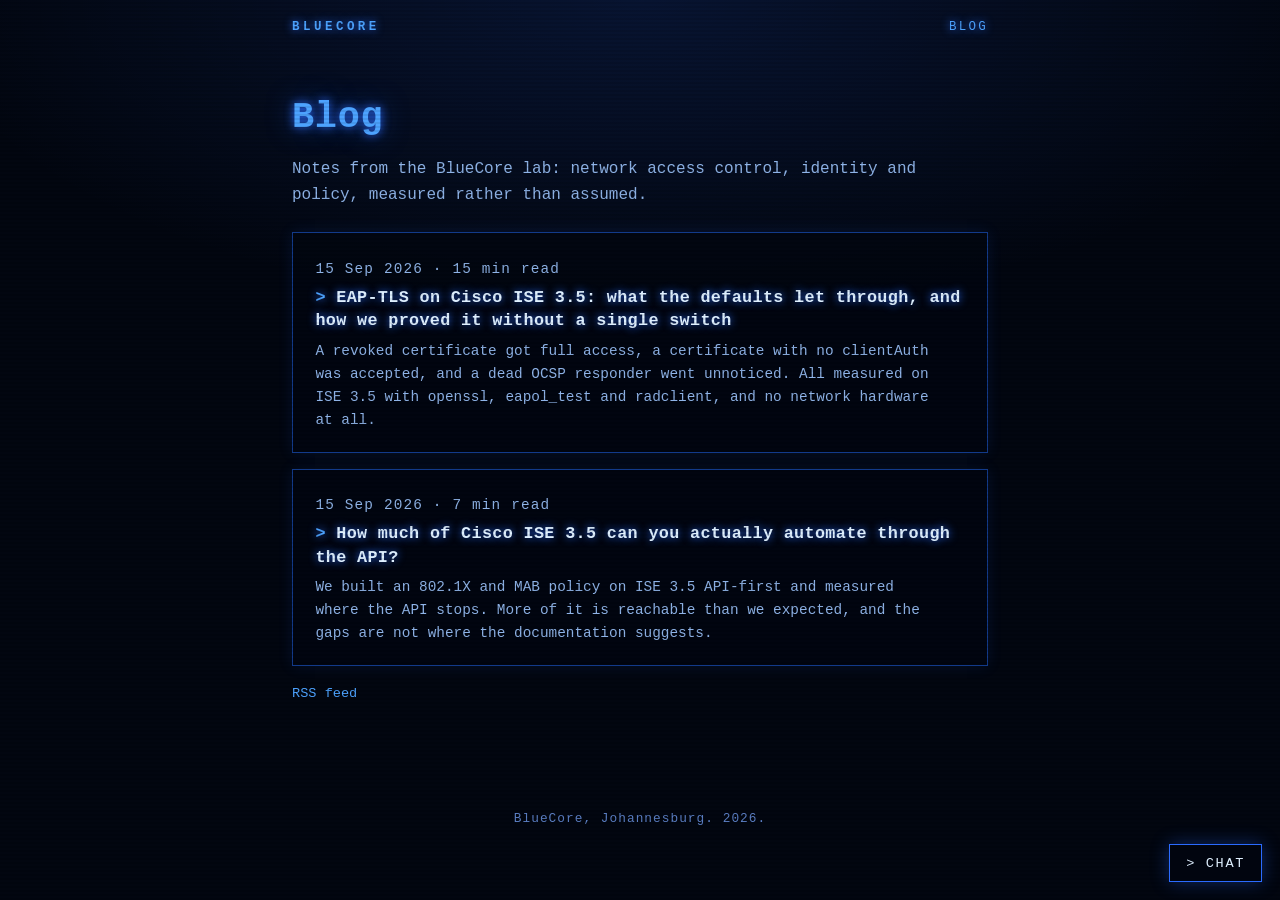
==== blog/index.html @ 262f1290 "Versioned stylesheet link (site.css?v=<hash>) so deploys never pair new pages with cached CSS Co-Aut" ====
<!DOCTYPE html>
<html lang="en">
<head>
<meta charset="UTF-8">
<meta name="viewport" content="width=device-width, initial-scale=1.0">
<title>Blog | BlueCore</title>
<meta name="description" content="Notes from the BlueCore lab on network access control, identity and policy.">
<meta name="theme-color" content="#020610">
<link rel="icon" type="image/svg+xml" href="/favicon.svg">
<link rel="canonical" href="https://bluecore.joburg/blog/">
<link rel="alternate" type="application/rss+xml" title="BlueCore blog" href="/blog/feed.xml">
<meta property="og:title" content="Blog | BlueCore">
<meta property="og:description" content="Notes from the BlueCore lab on network access control, identity and policy.">
<meta property="og:url" content="https://bluecore.joburg/blog/">
<meta property="og:type" content="website">
<link rel="stylesheet" href="/site.css?v=3776e17d20">
</head>
<body class="blog">
  <main>
    <nav class="topnav" aria-label="Site">
      <a class="topnav-home" href="/">BLUECORE</a>
      <a href="/blog/" aria-current="page">Blog</a>
    </nav>
    <header class="blog-head">
      <h1>Blog</h1>
      <p class="lede">Notes from the BlueCore lab: network access control, identity and policy, measured rather than assumed.</p>
    </header>
    <div class="blog-list">
      <ul class="post-list"><li class="post-item"><p class="post-meta"><time datetime="2026-09-15">15 Sep 2026</time> · 15 min read</p><h2><a href="/blog/ise-eap-tls-without-hardware/">EAP-TLS on Cisco ISE 3.5: what the defaults let through, and how we proved it without a single switch</a></h2><p>A revoked certificate got full access, a certificate with no clientAuth was accepted, and a dead OCSP responder went unnoticed. All measured on ISE 3.5 with openssl, eapol_test and radclient, and no network hardware at all.</p></li><li class="post-item"><p class="post-meta"><time datetime="2026-09-15">15 Sep 2026</time> · 7 min read</p><h2><a href="/blog/ise-api-coverage/">How much of Cisco ISE 3.5 can you actually automate through the API?</a></h2><p>We built an 802.1X and MAB policy on ISE 3.5 API-first and measured where the API stops. More of it is reachable than we expected, and the gaps are not where the documentation suggests.</p></li></ul>
      <p class="more-link"><a href="/blog/feed.xml">RSS feed</a></p>
    </div>
  </main>

  <footer>
    BlueCore, Johannesburg. 2026.
  </footer>

  <div class="scanlines" aria-hidden="true"></div>
<script src="/chat.js" defer></script>
</body>
</html>
---- site.css ----
/* BlueCore site styles, shared by the homepage and the blog pages. */

:root {
  --bg: #020610;
  --blue: #2b6bff;
  --blue-bright: #4da3ff;
  --blue-dim: #123a8a;
  --blue-faint: #0a1f4d;
  --text: #dff0ff;
  --text-dim: #8fb4e8;
  --muted: #5b7fc4;
  --panel: rgba(2, 6, 16, 0.78);
  --mono: 'Courier New', Courier, 'Lucida Console', monospace;
}

* { margin: 0; padding: 0; box-sizing: border-box; }

html { scroll-behavior: smooth; }
@media (prefers-reduced-motion: reduce) { html { scroll-behavior: auto; } }

body {
  background: var(--bg);
  color: var(--text);
  font-family: var(--mono);
  line-height: 1.6;
  overflow-x: hidden;
}

a { color: var(--blue-bright); }
a:focus-visible, button:focus-visible {
  outline: 2px solid var(--text);
  outline-offset: 3px;
}

/* ---------- Rain canvas + scanlines ---------- */
#rain {
  position: fixed;
  inset: 0;
  width: 100%;
  height: 100%;
  z-index: 0;
  display: block;
}
.scanlines {
  position: fixed;
  inset: 0;
  z-index: 3;
  pointer-events: none;
  background: linear-gradient(rgba(0,0,0,0) 50%, rgba(0,0,0,0.22) 50%);
  background-size: 100% 4px;
  opacity: 0.35;
}

/* ---------- Page content sits above the rain ---------- */
main { position: relative; z-index: 2; }

/* ---------- Hero ---------- */
.hero {
  display: flex;
  flex-direction: column;
  align-items: center;
  justify-content: center;
  text-align: center;
  padding: clamp(2rem, 10vh, 6rem) 1.25rem 1rem;
  background: radial-gradient(ellipse 60% 55% at 50% 50%, rgba(2,6,16,0.92) 0%, rgba(2,6,16,0.55) 55%, rgba(2,6,16,0) 100%);
}
.wordmark {
  font-size: clamp(2.6rem, 11vw, 8.5rem);
  font-weight: bold;
  letter-spacing: 0.28em;
  margin-left: 0.28em; /* visually recentre the tracked-out text */
  color: var(--blue-bright);
  text-shadow: 0 0 10px var(--blue-bright), 0 0 22px var(--blue), 0 0 48px var(--blue-dim);
  animation: flicker 4s infinite;
  line-height: 1.1;
}
.tagline {
  margin-top: 1.4rem;
  font-size: clamp(0.8rem, 2.6vw, 1.3rem);
  letter-spacing: clamp(0.12em, 1.4vw, 0.45em);
  margin-left: clamp(0.12em, 1.4vw, 0.45em);
  color: var(--text);
  text-shadow: 0 0 8px var(--blue);
  min-height: 1.6em;
  white-space: normal;
}
.cursor {
  display: inline-block;
  width: 0.6em;
  height: 1em;
  vertical-align: -0.15em;
  background: var(--blue-bright);
  margin-left: 0.15em;
  box-shadow: 0 0 10px var(--blue-bright);
  animation: blink 1s step-end infinite;
}
.hero-sub {
  margin-top: 2.2rem;
  max-width: 34rem;
  color: var(--text-dim);
  font-size: clamp(0.85rem, 2vw, 1rem);
  text-shadow: 0 0 6px rgba(2,6,16,1);
}
.hero { position: relative; }

/* ---------- Sections ---------- */
.section {
  max-width: 66rem;
  margin: 0 auto;
  padding: 4rem 1.25rem;
}
.section h2 {
  font-size: clamp(1.1rem, 2.4vw, 1.5rem);
  font-weight: bold;
  letter-spacing: 0.12em;
  color: var(--blue-bright);
  text-shadow: 0 0 10px var(--blue);
  margin-bottom: 1.4rem;
}
.section h2::before {
  content: '> ';
  color: var(--blue);
}

.panel {
  background: var(--panel);
  border: 1px solid var(--blue-dim);
  box-shadow: 0 0 18px rgba(43,107,255,0.18), inset 0 0 40px rgba(43,107,255,0.05);
  padding: 1.6rem 1.8rem;
  backdrop-filter: blur(2px);
}

/* ---------- Card grid ---------- */
.grid {
  display: grid;
  grid-template-columns: repeat(3, 1fr);
  gap: 1.2rem;
}
@media (max-width: 860px) { .grid { grid-template-columns: repeat(2, 1fr); } }
@media (max-width: 560px) { .grid { grid-template-columns: 1fr; } }

.card {
  background: var(--panel);
  border: 1px solid var(--blue-dim);
  padding: 1.3rem 1.4rem 1.5rem;
  box-shadow: 0 0 14px rgba(43,107,255,0.12);
  display: flex;
  flex-direction: column;
  gap: 0.6rem;
}
.card h3 {
  font-size: 1rem;
  color: var(--text);
  letter-spacing: 0.04em;
  text-shadow: 0 0 8px var(--blue);
}
.card h3::before {
  content: '> ';
  color: var(--blue-bright);
}
.card p {
  color: var(--text-dim);
  font-size: 0.9rem;
  line-height: 1.55;
}

/* ---------- Threat pulse ---------- */
#threat-pulse[hidden], #threat-pulse [hidden] { display: none; }
#threat-pulse { padding-top: 2rem; }
.pulse-intro {
  max-width: 62ch;
  color: var(--text-dim);
  font-size: 0.85rem;
  margin-bottom: 1.4rem;
}
/* .card .x outranks the generic .card p rule above */
.card .stat {
  font-size: clamp(1.8rem, 5vw, 2.6rem);
  font-weight: bold;
  color: var(--blue-bright);
  text-shadow: 0 0 12px var(--blue);
  line-height: 1;
  margin: 0.2rem 0;
}
.card .stat-sub { color: var(--text-dim); font-size: 0.8rem; }
.card .card-note { color: var(--muted); font-size: 0.78rem; }
.kv {
  list-style: none;
  font-size: 0.82rem;
  color: var(--text-dim);
  margin-top: 0.2rem;
}
.kv li {
  display: flex;
  justify-content: space-between;
  gap: 1rem;
  padding: 0.3rem 0;
  border-bottom: 1px dotted var(--blue-faint);
}
.kv li:last-child { border-bottom: 0; }
.kv .kv-name { overflow: hidden; text-overflow: ellipsis; white-space: nowrap; min-width: 0; }
.kv .kv-count { color: var(--blue-bright); flex: none; }
.pulse-newest { margin-top: 1.2rem; }
.pulse-newest h3 {
  font-size: 1rem;
  color: var(--text);
  letter-spacing: 0.04em;
  text-shadow: 0 0 8px var(--blue);
  margin-bottom: 0.8rem;
}
.pulse-newest h3::before {
  content: '> ';
  color: var(--blue-bright);
}
.pulse-scroll { overflow-x: auto; max-width: 100%; }
.pulse-table {
  width: 100%;
  border-collapse: collapse;
  text-align: left;
  white-space: nowrap;
}
.pulse-table th {
  text-transform: uppercase;
  letter-spacing: 0.12em;
  color: var(--muted);
  font-size: 0.7rem;
  font-weight: normal;
  padding: 0.4rem 0.6rem;
  border-bottom: 1px solid var(--blue-dim);
}
.pulse-table td {
  font-size: 0.82rem;
  color: var(--text-dim);
  padding: 0.4rem 0.6rem;
  border-bottom: 1px solid var(--blue-faint);
}
.pulse-table td:first-child { color: var(--text); }
.pulse-meta {
  margin-top: 1rem;
  font-size: 0.72rem;
  color: var(--muted);
}
.pulse-meta a { color: var(--text-dim); }
@media (max-width: 560px) {
  .card .stat { font-size: 1.7rem; }
  .pulse-table th, .pulse-table td { padding: 0.3rem 0.4rem; }
  .pulse-newest { padding: 1.2rem 1rem; }
}

/* ---------- Footer ---------- */
footer {
  position: relative;
  z-index: 2;
  text-align: center;
  padding: 2.5rem 1.25rem 3rem;
  color: var(--muted);
  font-size: 0.8rem;
  letter-spacing: 0.08em;
  background: linear-gradient(rgba(2,6,16,0) 0%, rgba(2,6,16,0.9) 60%);
}

@keyframes flicker {
  0%,19%,21%,23%,25%,54%,56%,100% { opacity: 1; }
  20%,24%,55% { opacity: 0.6; }
}
@keyframes blink {
  0%,50% { opacity: 1; }
  50.01%,100% { opacity: 0; }
}
@media (prefers-reduced-motion: reduce) {
  .wordmark, .cursor { animation: none; }
}

/* ---------- Top navigation (homepage and blog) ---------- */
.topnav {
  position: relative;
  z-index: 4;
  display: flex;
  flex-wrap: wrap;
  align-items: baseline;
  justify-content: flex-end;
  gap: 0.4rem 1.6rem;
  max-width: 66rem;
  margin: 0 auto;
  padding: 1.1rem 1.25rem;
  font-size: 0.78rem;
  letter-spacing: 0.18em;
  text-transform: uppercase;
}
.topnav [hidden] { display: none; }
.topnav:not(:has(a:not([hidden]))) { display: none; }
.topnav a { color: var(--text-dim); text-decoration: none; }
.topnav a:hover, .topnav a[aria-current="page"] { color: var(--blue-bright); text-shadow: 0 0 8px var(--blue); }
.topnav .topnav-home {
  margin-right: auto;
  color: var(--blue-bright);
  font-weight: bold;
  letter-spacing: 0.28em;
  text-shadow: 0 0 8px var(--blue);
}

/* ---------- Post lists (homepage "Latest posts" and /blog/) ---------- */
#latest { padding-top: 2rem; padding-bottom: 1rem; }
.post-list { list-style: none; display: grid; gap: 1rem; }
.post-item {
  background: var(--panel);
  border: 1px solid var(--blue-dim);
  box-shadow: 0 0 14px rgba(43,107,255,0.12);
  padding: 1.1rem 1.4rem 1.2rem;
}
.post-item:hover { border-color: var(--blue); }
.post-item :is(h2, h3) { font-size: 1.05rem; letter-spacing: 0.02em; line-height: 1.4; }
.post-item :is(h2, h3) a { color: var(--text); text-decoration: none; text-shadow: 0 0 8px var(--blue); }
.post-item :is(h2, h3) a:hover { color: var(--blue-bright); }
.post-item :is(h2, h3) a::before { content: '> '; color: var(--blue-bright); }
.post-item p { color: var(--text-dim); font-size: 0.9rem; margin-top: 0.45rem; max-width: 72ch; }
.post-meta { color: var(--muted); font-size: 0.75rem; letter-spacing: 0.08em; }
.post-item .post-meta { margin-bottom: 0.3rem; }
.more-link { margin-top: 1.1rem; font-size: 0.85rem; }
.more-link a { text-decoration: none; }
.more-link a:hover { text-decoration: underline; }
.draft-badge {
  display: inline-block;
  margin-left: 0.6rem;
  padding: 0 0.4rem;
  border: 1px solid #ffb84d;
  color: #ffb84d;
  font-size: 0.68rem;
  letter-spacing: 0.12em;
}

/* ---------- Blog pages (no rain: a calm background for long reading) ---------- */
body.blog {
  background:
    radial-gradient(ellipse 80% 50% at 50% 0%, rgba(43,107,255,0.14) 0%, rgba(2,6,16,0) 70%),
    var(--bg);
  background-attachment: fixed;
}
.blog main { padding-bottom: 2rem; }
.blog .topnav { max-width: 46rem; }
.blog-head { max-width: 46rem; margin: 0 auto; padding: 2.5rem 1.25rem 1.5rem; }
.blog-head h1 {
  font-size: clamp(1.5rem, 4.4vw, 2.3rem);
  line-height: 1.25;
  color: var(--blue-bright);
  text-shadow: 0 0 10px var(--blue), 0 0 26px var(--blue-dim);
  letter-spacing: 0.02em;
}
.blog-head .post-meta { margin-top: 0.9rem; }
.post-cover {
  width: min(64rem, calc(100vw - 2.5rem));
  margin: 0.5rem 0 2.2rem 50%;
  transform: translateX(-50%);
}
.post-cover img { display: block; width: 100%; height: auto; border: 1px solid var(--blue-dim); box-shadow: 0 0 24px rgba(43,107,255,0.18); }
.blog-head .lede { margin-top: 1rem; color: var(--text-dim); font-size: 1rem; }
.blog-list { max-width: 46rem; margin: 0 auto; padding: 0 1.25rem 2rem; }

.prose {
  max-width: 46rem;
  margin: 0 auto;
  padding: 0 1.25rem 2rem;
  font-size: 1rem;
  line-height: 1.75;
  overflow-wrap: break-word;
}
.prose > * + * { margin-top: 1.1rem; }
.prose h2 {
  margin-top: 2.6rem;
  font-size: 1.25rem;
  line-height: 1.35;
  color: var(--blue-bright);
  text-shadow: 0 0 10px var(--blue);
}
.prose h2::before { content: '> '; color: var(--blue); }
.prose h3 { margin-top: 2rem; font-size: 1.05rem; color: var(--text); text-shadow: 0 0 8px var(--blue); }
.prose h4 { margin-top: 1.6rem; font-size: 0.95rem; color: var(--text-dim); }
.prose a { text-underline-offset: 0.2em; }
.prose strong { color: #ffffff; }
.prose ul, .prose ol { padding-left: 1.6rem; }
.prose li + li { margin-top: 0.4rem; }
.prose ul { list-style: none; }
.prose ul > li { position: relative; }
.prose ul > li::before { content: '-'; position: absolute; left: -1.2rem; color: var(--blue-bright); }
.prose ol > li::marker { color: var(--blue-bright); }
.prose code {
  font-family: var(--mono);
  font-size: 0.9em;
  background: rgba(43,107,255,0.14);
  border: 1px solid var(--blue-faint);
  padding: 0.05em 0.3em;
}
.prose pre {
  background: rgba(2,6,16,0.9);
  border: 1px solid var(--blue-dim);
  box-shadow: inset 0 0 30px rgba(43,107,255,0.06);
  padding: 1rem 1.2rem;
  overflow-x: auto;
  font-size: 0.85rem;
  line-height: 1.5;
}
.prose pre code { background: none; border: 0; padding: 0; font-size: inherit; color: var(--text); }
.prose blockquote {
  border-left: 3px solid var(--blue);
  background: rgba(43,107,255,0.07);
  padding: 0.8rem 1.1rem;
  color: var(--text-dim);
}
.prose blockquote > * + * { margin-top: 0.8rem; }
.prose hr { border: 0; border-top: 1px dashed var(--blue-dim); margin: 2.4rem 0; }
.prose img { max-width: 100%; height: auto; border: 1px solid var(--blue-dim); }
/* A paragraph holding only a diagram breaks out of the reading column on wide screens. */
.prose p:has(> img:only-child), .prose p:has(> a:only-child > img) {
  width: min(64rem, calc(100vw - 2.5rem));
  margin-left: 50%;
  transform: translateX(-50%);
}
.prose p:has(> img:only-child) img, .prose p:has(> a:only-child > img) img { display: block; width: 100%; }
.table-wrap { overflow-x: auto; }
.prose table { border-collapse: collapse; width: 100%; font-size: 0.85rem; line-height: 1.5; }
.prose th {
  text-align: left;
  font-weight: normal;
  text-transform: uppercase;
  letter-spacing: 0.1em;
  font-size: 0.7rem;
  color: var(--muted);
  padding: 0.45rem 0.7rem;
  border-bottom: 1px solid var(--blue-dim);
}
.prose td { padding: 0.45rem 0.7rem; border-bottom: 1px solid var(--blue-faint); color: var(--text-dim); vertical-align: top; }
.prose td:first-child { color: var(--text); }
.post-foot {
  max-width: 46rem;
  margin: 1rem auto 0;
  padding: 1.4rem 1.25rem 0;
  border-top: 1px dashed var(--blue-dim);
  font-size: 0.85rem;
  display: flex;
  flex-wrap: wrap;
  gap: 0.6rem 1.6rem;
}
.post-foot a { text-decoration: none; }
.post-foot a:hover { text-decoration: underline; }
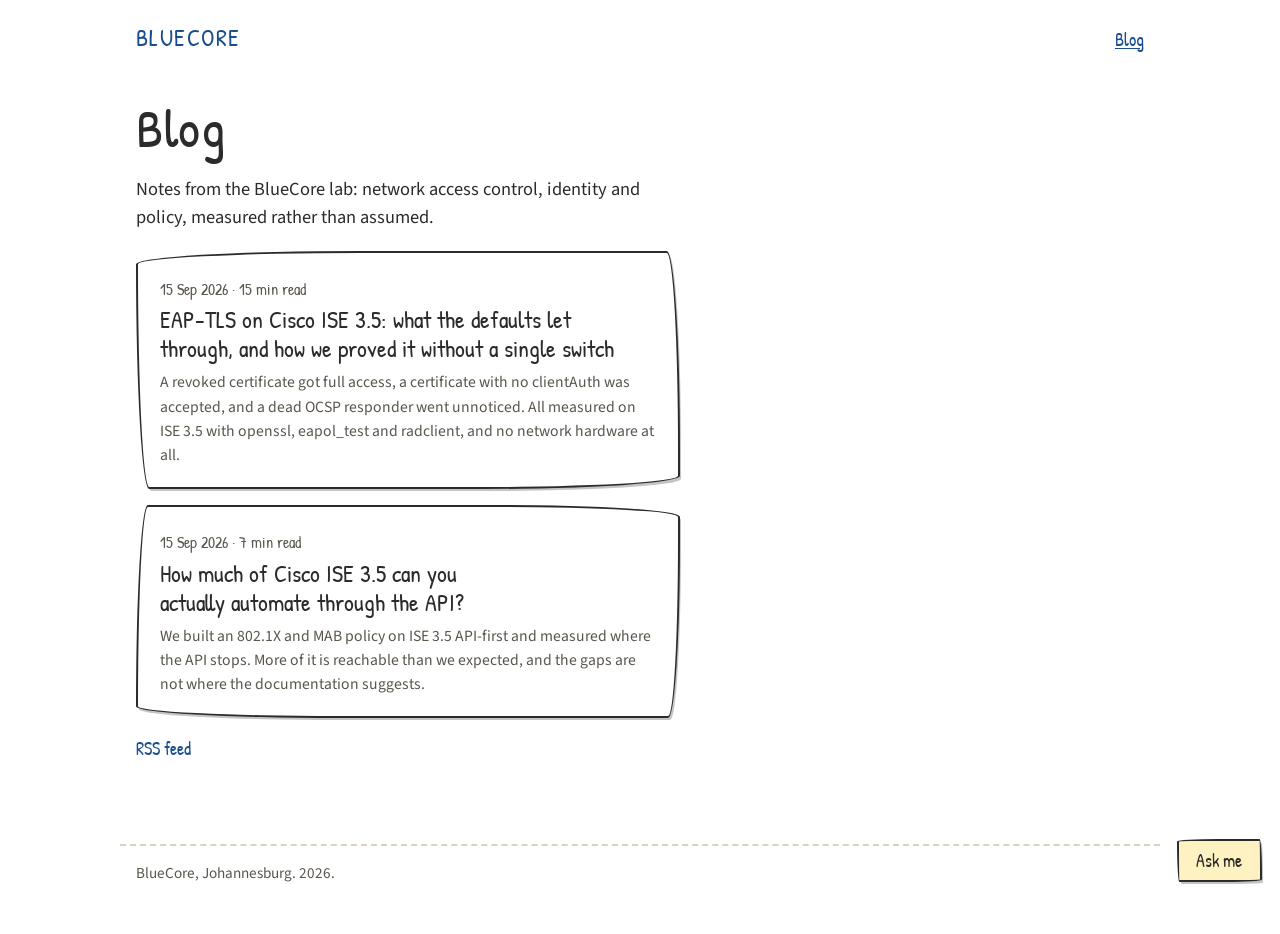
==== commit 41329289: "Site: sketchy-on-white layout (hand-lettered headings, pastel boxes), rain/scanlines/typed tagline r" ====
--- a/blog/index.html
+++ b/blog/index.html
@@ -5,7 +5,7 @@
 <meta name="viewport" content="width=device-width, initial-scale=1.0">
 <title>Blog | BlueCore</title>
 <meta name="description" content="Notes from the BlueCore lab on network access control, identity and policy.">
-<meta name="theme-color" content="#020610">
+<meta name="theme-color" content="#ffffff">
 <link rel="icon" type="image/svg+xml" href="/favicon.svg">
 <link rel="canonical" href="https://bluecore.joburg/blog/">
 <link rel="alternate" type="application/rss+xml" title="BlueCore blog" href="/blog/feed.xml">
@@ -13,7 +13,8 @@
 <meta property="og:description" content="Notes from the BlueCore lab on network access control, identity and policy.">
 <meta property="og:url" content="https://bluecore.joburg/blog/">
 <meta property="og:type" content="website">
-<link rel="stylesheet" href="/site.css?v=3776e17d20">
+<link rel="stylesheet" href="https://fonts.googleapis.com/css2?family=Patrick+Hand&family=Source+Sans+3:ital,wght@0,400;0,600;1,400&family=IBM+Plex+Mono:wght@400;500&display=swap">
+<link rel="stylesheet" href="/site.css?v=1449f8e14a">
 </head>
 <body class="blog">
   <main>
@@ -35,7 +36,6 @@
     BlueCore, Johannesburg. 2026.
   </footer>
 
-  <div class="scanlines" aria-hidden="true"></div>
 <script src="/chat.js" defer></script>
 </body>
 </html>
--- a/site.css
+++ b/site.css
@@ -1,16 +1,28 @@
-/* BlueCore site styles, shared by the homepage and the blog pages. */
+/* BlueCore site styles, shared by the homepage and the blog pages.
+ * The "sketchy on white" look from the lab write-ups: hand-lettered headings, pencil-grey ink,
+ * pastel fills and boxes drawn with a slightly uneven outline. */
 
 :root {
-  --bg: #020610;
-  --blue: #2b6bff;
-  --blue-bright: #4da3ff;
-  --blue-dim: #123a8a;
-  --blue-faint: #0a1f4d;
-  --text: #dff0ff;
-  --text-dim: #8fb4e8;
-  --muted: #5b7fc4;
-  --panel: rgba(2, 6, 16, 0.78);
-  --mono: 'Courier New', Courier, 'Lucida Console', monospace;
+  --paper: #ffffff;
+  --paper-2: #f6f3ea;
+  --ink: #2b2b2b;
+  --ink-soft: #5a564d;
+  --rule: #d9d2be;
+  --amber: #8a6d1f;
+  --amber-bg: #fff2c2;
+  --blue: #1a4d8f;
+  --blue-bg: #dbe9f7;
+  --green: #2e7d32;
+  --green-bg: #e3f2df;
+  --pink-bg: #fbe0e0;
+  --purple-bg: #ece3f7;
+  --red: #b93a2b;
+  --hand: 'Patrick Hand', 'Chalkboard SE', 'Comic Sans MS', cursive;
+  --sans: 'Source Sans 3', 'Segoe UI', system-ui, sans-serif;
+  --mono: 'IBM Plex Mono', ui-monospace, Menlo, Consolas, monospace;
+  /* Two hand-drawn corner shapes; alternate them so neighbouring boxes never match. */
+  --wobble-a: 255px 15px 225px 15px / 15px 225px 15px 255px;
+  --wobble-b: 15px 225px 15px 255px / 255px 15px 225px 15px;
 }
 
 * { margin: 0; padding: 0; box-sizing: border-box; }
@@ -19,115 +31,93 @@
 @media (prefers-reduced-motion: reduce) { html { scroll-behavior: auto; } }
 
 body {
-  background: var(--bg);
-  color: var(--text);
-  font-family: var(--mono);
-  line-height: 1.6;
+  background: var(--paper);
+  color: var(--ink);
+  font-family: var(--sans);
+  font-size: 17px;
+  line-height: 1.55;
   overflow-x: hidden;
 }
 
-a { color: var(--blue-bright); }
+a { color: var(--blue); text-decoration-thickness: 1px; text-underline-offset: 2px; }
 a:focus-visible, button:focus-visible {
-  outline: 2px solid var(--text);
-  outline-offset: 3px;
-}
-
-/* ---------- Rain canvas + scanlines ---------- */
-#rain {
-  position: fixed;
-  inset: 0;
-  width: 100%;
-  height: 100%;
-  z-index: 0;
-  display: block;
-}
-.scanlines {
-  position: fixed;
-  inset: 0;
-  z-index: 3;
-  pointer-events: none;
-  background: linear-gradient(rgba(0,0,0,0) 50%, rgba(0,0,0,0.22) 50%);
-  background-size: 100% 4px;
-  opacity: 0.35;
-}
-
-/* ---------- Page content sits above the rain ---------- */
-main { position: relative; z-index: 2; }
-
-/* ---------- Hero ---------- */
-.hero {
+  outline: 3px solid var(--amber);
+  outline-offset: 2px;
+}
+
+h1, h2, h3, h4 {
+  font-family: var(--hand);
+  font-weight: 400;
+  line-height: 1.15;
+  color: var(--ink);
+  text-wrap: balance;
+}
+
+/* Boxes drawn by hand: firm ink line, a fainter second pass just outside it. */
+.card, .post-item, .panel {
+  border: 2px solid var(--ink);
+  border-radius: var(--wobble-a);
+  box-shadow: 2px 3px 0 -1px rgba(43, 43, 43, 0.28);
+}
+
+/* ---------- Page frame ---------- */
+main { max-width: 1040px; margin: 0 auto; padding: 0 16px; }
+
+/* ---------- Top navigation (homepage and blog) ---------- */
+.topnav {
   display: flex;
-  flex-direction: column;
-  align-items: center;
-  justify-content: center;
-  text-align: center;
-  padding: clamp(2rem, 10vh, 6rem) 1.25rem 1rem;
-  background: radial-gradient(ellipse 60% 55% at 50% 50%, rgba(2,6,16,0.92) 0%, rgba(2,6,16,0.55) 55%, rgba(2,6,16,0) 100%);
-}
+  flex-wrap: wrap;
+  align-items: baseline;
+  justify-content: flex-end;
+  gap: 0.4rem 1.6rem;
+  padding: 1.2rem 0 0;
+  font-family: var(--hand);
+  font-size: 1.15rem;
+}
+.topnav [hidden] { display: none; }
+.topnav:not(:has(a:not([hidden]))) { display: none; }
+.topnav a { color: var(--ink-soft); text-decoration: none; }
+.topnav a:hover, .topnav a[aria-current="page"] { color: var(--blue); text-decoration: underline; }
+.topnav .topnav-home {
+  margin-right: auto;
+  color: var(--blue);
+  font-size: 1.5rem;
+  letter-spacing: 0.06em;
+}
+
+/* ---------- Hero: the page title as a hand-lettered header ---------- */
+.hero { padding: clamp(2rem, 7vh, 4.5rem) 0 1rem; }
 .wordmark {
-  font-size: clamp(2.6rem, 11vw, 8.5rem);
-  font-weight: bold;
-  letter-spacing: 0.28em;
-  margin-left: 0.28em; /* visually recentre the tracked-out text */
-  color: var(--blue-bright);
-  text-shadow: 0 0 10px var(--blue-bright), 0 0 22px var(--blue), 0 0 48px var(--blue-dim);
-  animation: flicker 4s infinite;
-  line-height: 1.1;
+  font-size: clamp(3rem, 9vw, 6.5rem);
+  letter-spacing: 0.06em;
+  color: var(--blue);
+  line-height: 1;
 }
 .tagline {
-  margin-top: 1.4rem;
-  font-size: clamp(0.8rem, 2.6vw, 1.3rem);
-  letter-spacing: clamp(0.12em, 1.4vw, 0.45em);
-  margin-left: clamp(0.12em, 1.4vw, 0.45em);
-  color: var(--text);
-  text-shadow: 0 0 8px var(--blue);
-  min-height: 1.6em;
-  white-space: normal;
-}
-.cursor {
-  display: inline-block;
-  width: 0.6em;
-  height: 1em;
-  vertical-align: -0.15em;
-  background: var(--blue-bright);
-  margin-left: 0.15em;
-  box-shadow: 0 0 10px var(--blue-bright);
-  animation: blink 1s step-end infinite;
+  margin-top: 0.8rem;
+  font-family: var(--hand);
+  font-size: clamp(1.3rem, 3vw, 1.9rem);
+  color: var(--amber);
 }
 .hero-sub {
-  margin-top: 2.2rem;
-  max-width: 34rem;
-  color: var(--text-dim);
-  font-size: clamp(0.85rem, 2vw, 1rem);
-  text-shadow: 0 0 6px rgba(2,6,16,1);
-}
-.hero { position: relative; }
+  margin-top: 1.2rem;
+  max-width: 68ch;
+  font-size: 1.15rem;
+  color: var(--ink);
+}
 
 /* ---------- Sections ---------- */
-.section {
-  max-width: 66rem;
-  margin: 0 auto;
-  padding: 4rem 1.25rem;
-}
+.section { padding: 2.4rem 0; }
+.section + .section { border-top: 2px dashed var(--rule); }
 .section h2 {
-  font-size: clamp(1.1rem, 2.4vw, 1.5rem);
-  font-weight: bold;
-  letter-spacing: 0.12em;
-  color: var(--blue-bright);
-  text-shadow: 0 0 10px var(--blue);
-  margin-bottom: 1.4rem;
-}
-.section h2::before {
-  content: '> ';
-  color: var(--blue);
-}
+  font-size: clamp(1.6rem, 3.2vw, 2.2rem);
+  margin-bottom: 1.2rem;
+}
+.section h3 { font-size: 1.35rem; color: var(--amber); }
 
 .panel {
-  background: var(--panel);
-  border: 1px solid var(--blue-dim);
-  box-shadow: 0 0 18px rgba(43,107,255,0.18), inset 0 0 40px rgba(43,107,255,0.05);
-  padding: 1.6rem 1.8rem;
-  backdrop-filter: blur(2px);
+  background: var(--paper);
+  padding: 1.4rem 1.6rem;
 }
 
 /* ---------- Card grid ---------- */
@@ -140,305 +130,224 @@
 @media (max-width: 560px) { .grid { grid-template-columns: 1fr; } }
 
 .card {
-  background: var(--panel);
-  border: 1px solid var(--blue-dim);
-  padding: 1.3rem 1.4rem 1.5rem;
-  box-shadow: 0 0 14px rgba(43,107,255,0.12);
+  padding: 1.2rem 1.3rem 1.4rem;
   display: flex;
   flex-direction: column;
-  gap: 0.6rem;
-}
-.card h3 {
-  font-size: 1rem;
-  color: var(--text);
-  letter-spacing: 0.04em;
-  text-shadow: 0 0 8px var(--blue);
-}
-.card h3::before {
-  content: '> ';
-  color: var(--blue-bright);
-}
-.card p {
-  color: var(--text-dim);
-  font-size: 0.9rem;
-  line-height: 1.55;
-}
+  gap: 0.5rem;
+  background: var(--blue-bg);
+}
+.grid .card:nth-child(2) { background: var(--green-bg); }
+.grid .card:nth-child(3) { background: var(--purple-bg); }
+.card h3 { font-size: 1.35rem; color: var(--ink); }
+.card p { color: var(--ink-soft); font-size: 0.95rem; line-height: 1.5; }
 
 /* ---------- Threat pulse ---------- */
 #threat-pulse[hidden], #threat-pulse [hidden] { display: none; }
-#threat-pulse { padding-top: 2rem; }
-.pulse-intro {
-  max-width: 62ch;
-  color: var(--text-dim);
-  font-size: 0.85rem;
-  margin-bottom: 1.4rem;
-}
+.pulse-intro { max-width: 68ch; color: var(--ink-soft); margin-bottom: 1.4rem; }
 /* .card .x outranks the generic .card p rule above */
 .card .stat {
-  font-size: clamp(1.8rem, 5vw, 2.6rem);
-  font-weight: bold;
-  color: var(--blue-bright);
-  text-shadow: 0 0 12px var(--blue);
+  font-family: var(--hand);
+  font-size: clamp(2.2rem, 5vw, 3rem);
+  color: var(--ink);
   line-height: 1;
   margin: 0.2rem 0;
 }
-.card .stat-sub { color: var(--text-dim); font-size: 0.8rem; }
-.card .card-note { color: var(--muted); font-size: 0.78rem; }
+.card .stat-sub { color: var(--ink-soft); font-size: 0.9rem; }
+.card .card-note { color: var(--ink-soft); font-size: 0.88rem; font-style: italic; }
 .kv {
   list-style: none;
-  font-size: 0.82rem;
-  color: var(--text-dim);
+  font-size: 0.9rem;
+  color: var(--ink-soft);
   margin-top: 0.2rem;
+  font-variant-numeric: tabular-nums;
 }
 .kv li {
   display: flex;
   justify-content: space-between;
   gap: 1rem;
   padding: 0.3rem 0;
-  border-bottom: 1px dotted var(--blue-faint);
+  border-bottom: 1px dashed rgba(43, 43, 43, 0.3);
 }
 .kv li:last-child { border-bottom: 0; }
 .kv .kv-name { overflow: hidden; text-overflow: ellipsis; white-space: nowrap; min-width: 0; }
-.kv .kv-count { color: var(--blue-bright); flex: none; }
+.kv .kv-count { color: var(--ink); flex: none; }
 .pulse-newest { margin-top: 1.2rem; }
-.pulse-newest h3 {
-  font-size: 1rem;
-  color: var(--text);
-  letter-spacing: 0.04em;
-  text-shadow: 0 0 8px var(--blue);
-  margin-bottom: 0.8rem;
-}
-.pulse-newest h3::before {
-  content: '> ';
-  color: var(--blue-bright);
-}
+.pulse-newest h3 { font-size: 1.35rem; color: var(--amber); margin-bottom: 0.8rem; }
 .pulse-scroll { overflow-x: auto; max-width: 100%; }
 .pulse-table {
   width: 100%;
   border-collapse: collapse;
   text-align: left;
   white-space: nowrap;
+  font-size: 0.95rem;
+  font-variant-numeric: tabular-nums;
 }
 .pulse-table th {
-  text-transform: uppercase;
-  letter-spacing: 0.12em;
-  color: var(--muted);
-  font-size: 0.7rem;
-  font-weight: normal;
-  padding: 0.4rem 0.6rem;
-  border-bottom: 1px solid var(--blue-dim);
+  font-weight: 600;
+  padding: 0.5rem 0.7rem;
+  background: var(--paper-2);
+  border-bottom: 2px solid var(--ink-soft);
 }
 .pulse-table td {
-  font-size: 0.82rem;
-  color: var(--text-dim);
-  padding: 0.4rem 0.6rem;
-  border-bottom: 1px solid var(--blue-faint);
-}
-.pulse-table td:first-child { color: var(--text); }
-.pulse-meta {
-  margin-top: 1rem;
-  font-size: 0.72rem;
-  color: var(--muted);
-}
-.pulse-meta a { color: var(--text-dim); }
+  padding: 0.5rem 0.7rem;
+  border-bottom: 1px solid var(--rule);
+  color: var(--ink);
+}
+.pulse-table td:first-child { font-family: var(--mono); font-size: 0.88em; }
+.pulse-meta { margin-top: 1rem; font-size: 0.9rem; color: var(--ink-soft); }
+.pulse-meta a { color: var(--blue); }
 @media (max-width: 560px) {
-  .card .stat { font-size: 1.7rem; }
-  .pulse-table th, .pulse-table td { padding: 0.3rem 0.4rem; }
+  .pulse-table th, .pulse-table td { padding: 0.4rem 0.5rem; }
   .pulse-newest { padding: 1.2rem 1rem; }
 }
 
 /* ---------- Footer ---------- */
 footer {
-  position: relative;
-  z-index: 2;
-  text-align: center;
-  padding: 2.5rem 1.25rem 3rem;
-  color: var(--muted);
-  font-size: 0.8rem;
-  letter-spacing: 0.08em;
-  background: linear-gradient(rgba(2,6,16,0) 0%, rgba(2,6,16,0.9) 60%);
-}
-
-@keyframes flicker {
-  0%,19%,21%,23%,25%,54%,56%,100% { opacity: 1; }
-  20%,24%,55% { opacity: 0.6; }
-}
-@keyframes blink {
-  0%,50% { opacity: 1; }
-  50.01%,100% { opacity: 0; }
-}
-@media (prefers-reduced-motion: reduce) {
-  .wordmark, .cursor { animation: none; }
-}
-
-/* ---------- Top navigation (homepage and blog) ---------- */
-.topnav {
-  position: relative;
-  z-index: 4;
-  display: flex;
-  flex-wrap: wrap;
-  align-items: baseline;
-  justify-content: flex-end;
-  gap: 0.4rem 1.6rem;
-  max-width: 66rem;
-  margin: 0 auto;
-  padding: 1.1rem 1.25rem;
-  font-size: 0.78rem;
-  letter-spacing: 0.18em;
-  text-transform: uppercase;
-}
-.topnav [hidden] { display: none; }
-.topnav:not(:has(a:not([hidden]))) { display: none; }
-.topnav a { color: var(--text-dim); text-decoration: none; }
-.topnav a:hover, .topnav a[aria-current="page"] { color: var(--blue-bright); text-shadow: 0 0 8px var(--blue); }
-.topnav .topnav-home {
-  margin-right: auto;
-  color: var(--blue-bright);
-  font-weight: bold;
-  letter-spacing: 0.28em;
-  text-shadow: 0 0 8px var(--blue);
+  max-width: 1040px;
+  margin: 3rem auto 0;
+  padding: 1rem 16px 3rem;
+  border-top: 2px dashed var(--rule);
+  color: var(--ink-soft);
+  font-size: 0.95rem;
 }
 
 /* ---------- Post lists (homepage "Latest posts" and /blog/) ---------- */
-#latest { padding-top: 2rem; padding-bottom: 1rem; }
-.post-list { list-style: none; display: grid; gap: 1rem; }
+.post-list { list-style: none; display: grid; gap: 1rem; max-width: 76ch; }
 .post-item {
-  background: var(--panel);
-  border: 1px solid var(--blue-dim);
-  box-shadow: 0 0 14px rgba(43,107,255,0.12);
   padding: 1.1rem 1.4rem 1.2rem;
-}
-.post-item:hover { border-color: var(--blue); }
-.post-item :is(h2, h3) { font-size: 1.05rem; letter-spacing: 0.02em; line-height: 1.4; }
-.post-item :is(h2, h3) a { color: var(--text); text-decoration: none; text-shadow: 0 0 8px var(--blue); }
-.post-item :is(h2, h3) a:hover { color: var(--blue-bright); }
-.post-item :is(h2, h3) a::before { content: '> '; color: var(--blue-bright); }
-.post-item p { color: var(--text-dim); font-size: 0.9rem; margin-top: 0.45rem; max-width: 72ch; }
-.post-meta { color: var(--muted); font-size: 0.75rem; letter-spacing: 0.08em; }
-.post-item .post-meta { margin-bottom: 0.3rem; }
-.more-link { margin-top: 1.1rem; font-size: 0.85rem; }
+  background: var(--paper);
+}
+.post-item:nth-child(even) { border-radius: var(--wobble-b); }
+.post-item:hover { background: var(--amber-bg); }
+.post-item :is(h2, h3) { font-size: 1.5rem; line-height: 1.2; }
+.post-item :is(h2, h3) a { color: var(--ink); text-decoration: none; }
+.post-item :is(h2, h3) a:hover { color: var(--blue); text-decoration: underline; }
+.post-item p { color: var(--ink-soft); font-size: 0.98rem; margin-top: 0.45rem; max-width: 72ch; }
+.post-meta { font-family: var(--hand); color: var(--amber); font-size: 1.05rem; }
+.post-item .post-meta { margin-bottom: 0.2rem; }
+.more-link { margin-top: 1.1rem; font-family: var(--hand); font-size: 1.15rem; }
 .more-link a { text-decoration: none; }
 .more-link a:hover { text-decoration: underline; }
 .draft-badge {
   display: inline-block;
   margin-left: 0.6rem;
-  padding: 0 0.4rem;
-  border: 1px solid #ffb84d;
-  color: #ffb84d;
-  font-size: 0.68rem;
-  letter-spacing: 0.12em;
-}
-
-/* ---------- Blog pages (no rain: a calm background for long reading) ---------- */
-body.blog {
-  background:
-    radial-gradient(ellipse 80% 50% at 50% 0%, rgba(43,107,255,0.14) 0%, rgba(2,6,16,0) 70%),
-    var(--bg);
-  background-attachment: fixed;
-}
-.blog main { padding-bottom: 2rem; }
-.blog .topnav { max-width: 46rem; }
-.blog-head { max-width: 46rem; margin: 0 auto; padding: 2.5rem 1.25rem 1.5rem; }
-.blog-head h1 {
-  font-size: clamp(1.5rem, 4.4vw, 2.3rem);
-  line-height: 1.25;
-  color: var(--blue-bright);
-  text-shadow: 0 0 10px var(--blue), 0 0 26px var(--blue-dim);
-  letter-spacing: 0.02em;
-}
-.blog-head .post-meta { margin-top: 0.9rem; }
+  padding: 0 0.5rem;
+  border: 1px solid var(--red);
+  border-radius: 3px;
+  background: var(--pink-bg);
+  color: var(--red);
+  font-size: 0.95rem;
+}
+
+/* ---------- Blog pages ---------- */
+.blog main { max-width: 1040px; }
+.blog-head { max-width: 68ch; padding: 2.5rem 0 1.2rem; }
+.blog-head h1 { font-size: clamp(2.2rem, 5vw, 3.4rem); letter-spacing: 0.01em; }
+.blog-head .post-meta { margin-top: 0.6rem; }
 .post-cover {
-  width: min(64rem, calc(100vw - 2.5rem));
-  margin: 0.5rem 0 2.2rem 50%;
-  transform: translateX(-50%);
-}
-.post-cover img { display: block; width: 100%; height: auto; border: 1px solid var(--blue-dim); box-shadow: 0 0 24px rgba(43,107,255,0.18); }
-.blog-head .lede { margin-top: 1rem; color: var(--text-dim); font-size: 1rem; }
-.blog-list { max-width: 46rem; margin: 0 auto; padding: 0 1.25rem 2rem; }
+  max-width: 1040px;
+  margin: 0.5rem 0 2rem;
+  background: var(--paper);
+  padding: 8px;
+  border: 1.5px solid var(--rule);
+  border-radius: 6px;
+}
+.post-cover img { display: block; width: 100%; height: auto; }
+.blog-head .lede { margin-top: 1rem; font-size: 1.15rem; color: var(--ink); max-width: 68ch; }
+.blog-list { max-width: 68ch; padding: 0 0 2rem; }
 
 .prose {
-  max-width: 46rem;
-  margin: 0 auto;
-  padding: 0 1.25rem 2rem;
-  font-size: 1rem;
-  line-height: 1.75;
+  max-width: 68ch;
+  padding: 0 0 2rem;
+  font-size: 1.05rem;
+  line-height: 1.6;
   overflow-wrap: break-word;
 }
-.prose > * + * { margin-top: 1.1rem; }
+.prose > * + * { margin-top: 1rem; }
 .prose h2 {
-  margin-top: 2.6rem;
-  font-size: 1.25rem;
-  line-height: 1.35;
-  color: var(--blue-bright);
-  text-shadow: 0 0 10px var(--blue);
-}
-.prose h2::before { content: '> '; color: var(--blue); }
-.prose h3 { margin-top: 2rem; font-size: 1.05rem; color: var(--text); text-shadow: 0 0 8px var(--blue); }
-.prose h4 { margin-top: 1.6rem; font-size: 0.95rem; color: var(--text-dim); }
-.prose a { text-underline-offset: 0.2em; }
-.prose strong { color: #ffffff; }
-.prose ul, .prose ol { padding-left: 1.6rem; }
-.prose li + li { margin-top: 0.4rem; }
-.prose ul { list-style: none; }
-.prose ul > li { position: relative; }
-.prose ul > li::before { content: '-'; position: absolute; left: -1.2rem; color: var(--blue-bright); }
-.prose ol > li::marker { color: var(--blue-bright); }
+  margin-top: 3rem;
+  padding-top: 1rem;
+  border-top: 2px dashed var(--rule);
+  font-size: clamp(1.6rem, 3.2vw, 2.2rem);
+}
+.prose h3 { margin-top: 1.8rem; font-size: 1.35rem; color: var(--amber); }
+.prose h4 { margin-top: 1.4rem; font-size: 1.15rem; color: var(--ink-soft); }
+.prose strong { font-weight: 600; }
+.prose ul, .prose ol { padding-left: 1.5rem; }
+.prose li + li { margin-top: 0.35rem; }
+.prose li::marker { color: var(--amber); }
 .prose code {
   font-family: var(--mono);
-  font-size: 0.9em;
-  background: rgba(43,107,255,0.14);
-  border: 1px solid var(--blue-faint);
-  padding: 0.05em 0.3em;
+  font-size: 0.88em;
+  background: var(--paper-2);
+  padding: 0.08em 0.35em;
+  border-radius: 3px;
 }
 .prose pre {
-  background: rgba(2,6,16,0.9);
-  border: 1px solid var(--blue-dim);
-  box-shadow: inset 0 0 30px rgba(43,107,255,0.06);
-  padding: 1rem 1.2rem;
+  font-family: var(--mono);
+  font-size: 0.88rem;
+  line-height: 1.5;
+  background: var(--paper-2);
+  border: 1px solid var(--rule);
+  border-radius: 6px;
+  padding: 0.8rem 1rem;
   overflow-x: auto;
-  font-size: 0.85rem;
-  line-height: 1.5;
-}
-.prose pre code { background: none; border: 0; padding: 0; font-size: inherit; color: var(--text); }
+}
+.prose pre code { background: none; padding: 0; font-size: inherit; }
 .prose blockquote {
-  border-left: 3px solid var(--blue);
-  background: rgba(43,107,255,0.07);
-  padding: 0.8rem 1.1rem;
-  color: var(--text-dim);
-}
-.prose blockquote > * + * { margin-top: 0.8rem; }
-.prose hr { border: 0; border-top: 1px dashed var(--blue-dim); margin: 2.4rem 0; }
-.prose img { max-width: 100%; height: auto; border: 1px solid var(--blue-dim); }
-/* A paragraph holding only a diagram breaks out of the reading column on wide screens. */
+  border-left: 4px solid var(--amber);
+  background: var(--amber-bg);
+  border-radius: 0 6px 6px 0;
+  padding: 0.7rem 1rem;
+  max-width: 68ch;
+}
+.prose blockquote > * + * { margin-top: 0.7rem; }
+.prose hr { border: 0; border-top: 2px dashed var(--rule); margin: 2.4rem 0; }
+.prose img { max-width: 100%; height: auto; }
+/* A paragraph holding only a diagram becomes a framed figure that breaks out of the reading column. */
 .prose p:has(> img:only-child), .prose p:has(> a:only-child > img) {
-  width: min(64rem, calc(100vw - 2.5rem));
-  margin-left: 50%;
-  transform: translateX(-50%);
-}
-.prose p:has(> img:only-child) img, .prose p:has(> a:only-child > img) img { display: block; width: 100%; }
-.table-wrap { overflow-x: auto; }
-.prose table { border-collapse: collapse; width: 100%; font-size: 0.85rem; line-height: 1.5; }
+  width: min(1040px, calc(100vw - 32px));
+  margin-top: 1.6rem;
+  margin-bottom: 1.6rem;
+  background: var(--paper);
+  border: 1.5px solid var(--rule);
+  border-radius: 6px;
+  padding: 8px;
+  overflow-x: auto;
+}
+.prose p:has(> img:only-child) img, .prose p:has(> a:only-child > img) img { display: block; width: 100%; margin: 0 auto; }
+.table-wrap { overflow-x: auto; margin: 1.2rem 0; }
+.prose table {
+  border-collapse: collapse;
+  width: 100%;
+  font-size: 0.95rem;
+  line-height: 1.45;
+  font-variant-numeric: tabular-nums;
+}
 .prose th {
   text-align: left;
-  font-weight: normal;
-  text-transform: uppercase;
-  letter-spacing: 0.1em;
-  font-size: 0.7rem;
-  color: var(--muted);
-  padding: 0.45rem 0.7rem;
-  border-bottom: 1px solid var(--blue-dim);
-}
-.prose td { padding: 0.45rem 0.7rem; border-bottom: 1px solid var(--blue-faint); color: var(--text-dim); vertical-align: top; }
-.prose td:first-child { color: var(--text); }
+  vertical-align: top;
+  font-weight: 600;
+  padding: 0.5rem 0.7rem;
+  background: var(--paper-2);
+  border-bottom: 2px solid var(--ink-soft);
+}
+.prose td { padding: 0.5rem 0.7rem; border-bottom: 1px solid var(--rule); vertical-align: top; }
 .post-foot {
-  max-width: 46rem;
-  margin: 1rem auto 0;
-  padding: 1.4rem 1.25rem 0;
-  border-top: 1px dashed var(--blue-dim);
-  font-size: 0.85rem;
+  max-width: 68ch;
+  margin-top: 1rem;
+  padding-top: 1rem;
+  border-top: 2px dashed var(--rule);
+  font-family: var(--hand);
+  font-size: 1.15rem;
   display: flex;
   flex-wrap: wrap;
   gap: 0.6rem 1.6rem;
 }
 .post-foot a { text-decoration: none; }
 .post-foot a:hover { text-decoration: underline; }
+
+@media (max-width: 640px) {
+  body { font-size: 16px; }
+  .card, .post-item { padding-inline: 1rem; }
+}
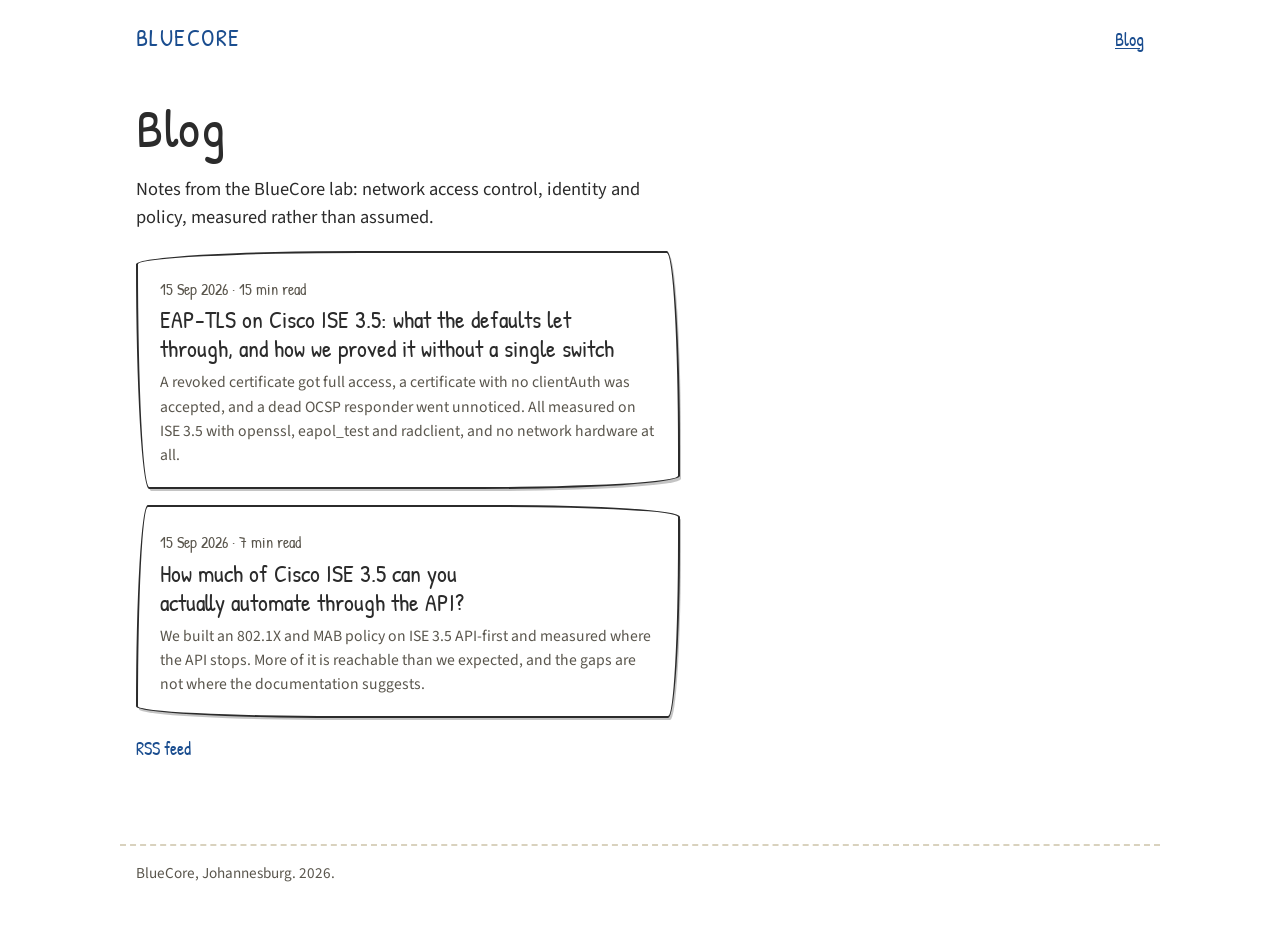
==== commit f65b9a6b: "Remove chat widget, Threat pulse and Live lab" ====
--- a/blog/index.html
+++ b/blog/index.html
@@ -14,7 +14,7 @@
 <meta property="og:url" content="https://bluecore.joburg/blog/">
 <meta property="og:type" content="website">
 <link rel="stylesheet" href="https://fonts.googleapis.com/css2?family=Patrick+Hand&family=Source+Sans+3:ital,wght@0,400;0,600;1,400&family=IBM+Plex+Mono:wght@400;500&display=swap">
-<link rel="stylesheet" href="/site.css?v=1449f8e14a">
+<link rel="stylesheet" href="/site.css?v=a4471fb251">
 </head>
 <body class="blog">
   <main>
@@ -36,6 +36,5 @@
     BlueCore, Johannesburg. 2026.
   </footer>
 
-<script src="/chat.js" defer></script>
 </body>
 </html>
--- a/site.css
+++ b/site.css
@@ -54,7 +54,7 @@
 }
 
 /* Boxes drawn by hand: firm ink line, a fainter second pass just outside it. */
-.card, .post-item, .panel {
+.post-item {
   border: 2px solid var(--ink);
   border-radius: var(--wobble-a);
   box-shadow: 2px 3px 0 -1px rgba(43, 43, 43, 0.28);
@@ -115,91 +115,6 @@
 }
 .section h3 { font-size: 1.35rem; color: var(--amber); }
 
-.panel {
-  background: var(--paper);
-  padding: 1.4rem 1.6rem;
-}
-
-/* ---------- Card grid ---------- */
-.grid {
-  display: grid;
-  grid-template-columns: repeat(3, 1fr);
-  gap: 1.2rem;
-}
-@media (max-width: 860px) { .grid { grid-template-columns: repeat(2, 1fr); } }
-@media (max-width: 560px) { .grid { grid-template-columns: 1fr; } }
-
-.card {
-  padding: 1.2rem 1.3rem 1.4rem;
-  display: flex;
-  flex-direction: column;
-  gap: 0.5rem;
-  background: var(--blue-bg);
-}
-.grid .card:nth-child(2) { background: var(--green-bg); }
-.grid .card:nth-child(3) { background: var(--purple-bg); }
-.card h3 { font-size: 1.35rem; color: var(--ink); }
-.card p { color: var(--ink-soft); font-size: 0.95rem; line-height: 1.5; }
-
-/* ---------- Threat pulse ---------- */
-#threat-pulse[hidden], #threat-pulse [hidden] { display: none; }
-.pulse-intro { max-width: 68ch; color: var(--ink-soft); margin-bottom: 1.4rem; }
-/* .card .x outranks the generic .card p rule above */
-.card .stat {
-  font-family: var(--hand);
-  font-size: clamp(2.2rem, 5vw, 3rem);
-  color: var(--ink);
-  line-height: 1;
-  margin: 0.2rem 0;
-}
-.card .stat-sub { color: var(--ink-soft); font-size: 0.9rem; }
-.card .card-note { color: var(--ink-soft); font-size: 0.88rem; font-style: italic; }
-.kv {
-  list-style: none;
-  font-size: 0.9rem;
-  color: var(--ink-soft);
-  margin-top: 0.2rem;
-  font-variant-numeric: tabular-nums;
-}
-.kv li {
-  display: flex;
-  justify-content: space-between;
-  gap: 1rem;
-  padding: 0.3rem 0;
-  border-bottom: 1px dashed rgba(43, 43, 43, 0.3);
-}
-.kv li:last-child { border-bottom: 0; }
-.kv .kv-name { overflow: hidden; text-overflow: ellipsis; white-space: nowrap; min-width: 0; }
-.kv .kv-count { color: var(--ink); flex: none; }
-.pulse-newest { margin-top: 1.2rem; }
-.pulse-newest h3 { font-size: 1.35rem; color: var(--amber); margin-bottom: 0.8rem; }
-.pulse-scroll { overflow-x: auto; max-width: 100%; }
-.pulse-table {
-  width: 100%;
-  border-collapse: collapse;
-  text-align: left;
-  white-space: nowrap;
-  font-size: 0.95rem;
-  font-variant-numeric: tabular-nums;
-}
-.pulse-table th {
-  font-weight: 600;
-  padding: 0.5rem 0.7rem;
-  background: var(--paper-2);
-  border-bottom: 2px solid var(--ink-soft);
-}
-.pulse-table td {
-  padding: 0.5rem 0.7rem;
-  border-bottom: 1px solid var(--rule);
-  color: var(--ink);
-}
-.pulse-table td:first-child { font-family: var(--mono); font-size: 0.88em; }
-.pulse-meta { margin-top: 1rem; font-size: 0.9rem; color: var(--ink-soft); }
-.pulse-meta a { color: var(--blue); }
-@media (max-width: 560px) {
-  .pulse-table th, .pulse-table td { padding: 0.4rem 0.5rem; }
-  .pulse-newest { padding: 1.2rem 1rem; }
-}
 
 /* ---------- Footer ---------- */
 footer {
@@ -349,5 +264,5 @@
 
 @media (max-width: 640px) {
   body { font-size: 16px; }
-  .card, .post-item { padding-inline: 1rem; }
-}
+  .post-item { padding-inline: 1rem; }
+}
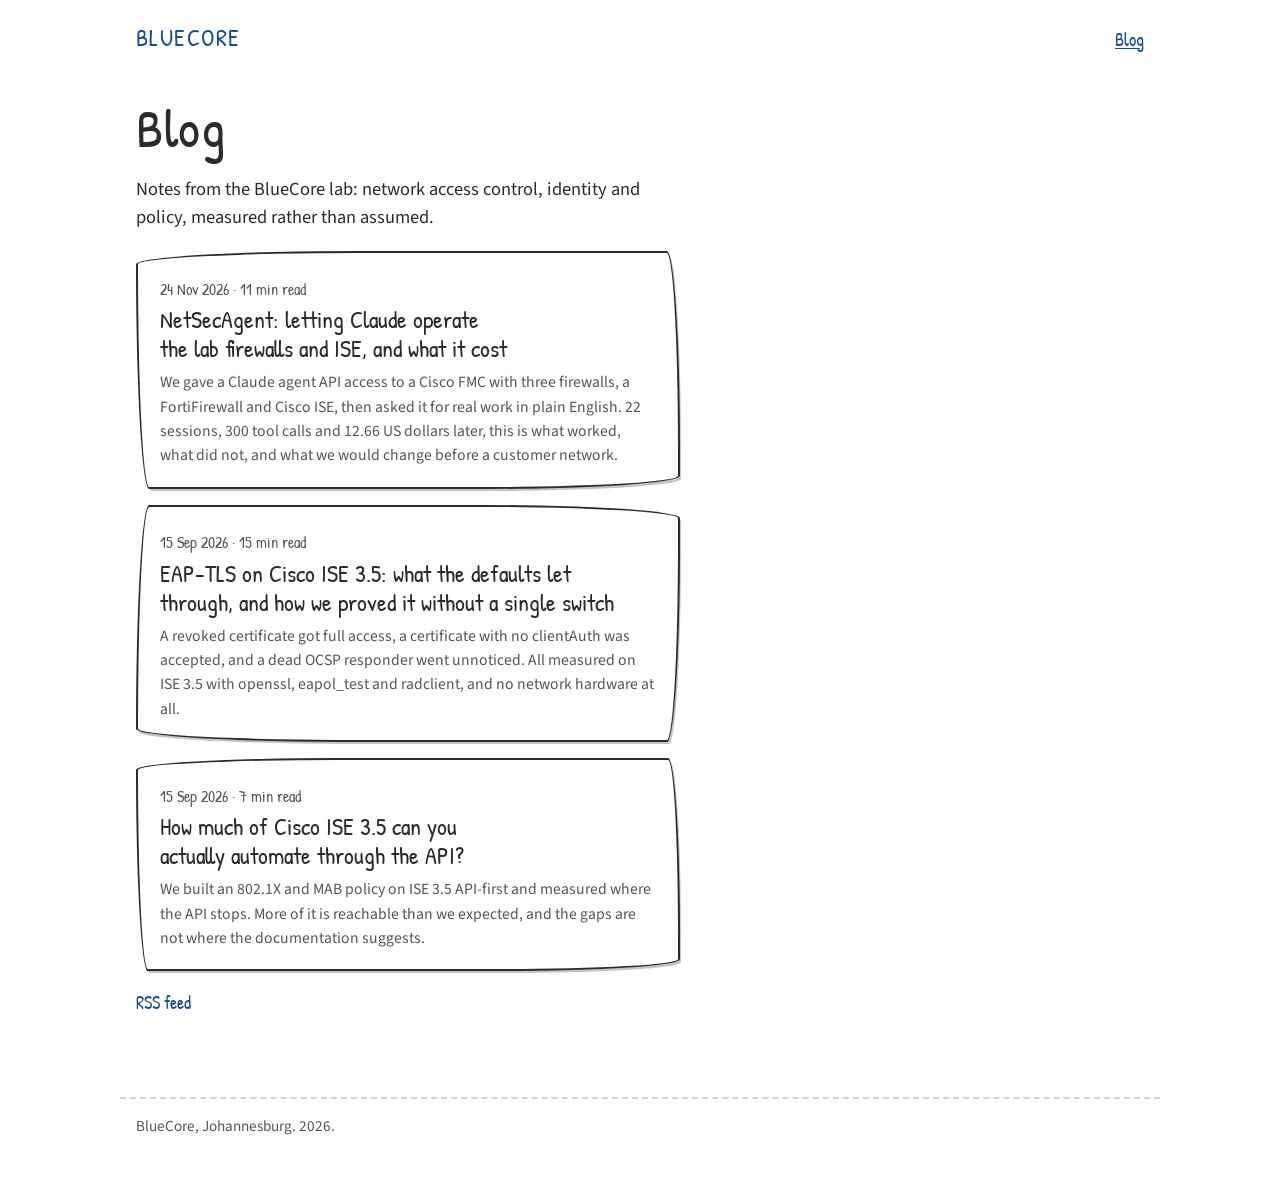
==== commit 6b069749: "Blog: NetSecAgent, a Claude agent on the lab firewalls and ISE" ====
--- a/blog/index.html
+++ b/blog/index.html
@@ -27,7 +27,7 @@
       <p class="lede">Notes from the BlueCore lab: network access control, identity and policy, measured rather than assumed.</p>
     </header>
     <div class="blog-list">
-      <ul class="post-list"><li class="post-item"><p class="post-meta"><time datetime="2026-09-15">15 Sep 2026</time> · 15 min read</p><h2><a href="/blog/ise-eap-tls-without-hardware/">EAP-TLS on Cisco ISE 3.5: what the defaults let through, and how we proved it without a single switch</a></h2><p>A revoked certificate got full access, a certificate with no clientAuth was accepted, and a dead OCSP responder went unnoticed. All measured on ISE 3.5 with openssl, eapol_test and radclient, and no network hardware at all.</p></li><li class="post-item"><p class="post-meta"><time datetime="2026-09-15">15 Sep 2026</time> · 7 min read</p><h2><a href="/blog/ise-api-coverage/">How much of Cisco ISE 3.5 can you actually automate through the API?</a></h2><p>We built an 802.1X and MAB policy on ISE 3.5 API-first and measured where the API stops. More of it is reachable than we expected, and the gaps are not where the documentation suggests.</p></li></ul>
+      <ul class="post-list"><li class="post-item"><p class="post-meta"><time datetime="2026-11-24">24 Nov 2026</time> · 11 min read</p><h2><a href="/blog/netsecagent-claude-firewall-ise/">NetSecAgent: letting Claude operate the lab firewalls and ISE, and what it cost</a></h2><p>We gave a Claude agent API access to a Cisco FMC with three firewalls, a FortiFirewall and Cisco ISE, then asked it for real work in plain English. 22 sessions, 300 tool calls and 12.66 US dollars later, this is what worked, what did not, and what we would change before a customer network.</p></li><li class="post-item"><p class="post-meta"><time datetime="2026-09-15">15 Sep 2026</time> · 15 min read</p><h2><a href="/blog/ise-eap-tls-without-hardware/">EAP-TLS on Cisco ISE 3.5: what the defaults let through, and how we proved it without a single switch</a></h2><p>A revoked certificate got full access, a certificate with no clientAuth was accepted, and a dead OCSP responder went unnoticed. All measured on ISE 3.5 with openssl, eapol_test and radclient, and no network hardware at all.</p></li><li class="post-item"><p class="post-meta"><time datetime="2026-09-15">15 Sep 2026</time> · 7 min read</p><h2><a href="/blog/ise-api-coverage/">How much of Cisco ISE 3.5 can you actually automate through the API?</a></h2><p>We built an 802.1X and MAB policy on ISE 3.5 API-first and measured where the API stops. More of it is reachable than we expected, and the gaps are not where the documentation suggests.</p></li></ul>
       <p class="more-link"><a href="/blog/feed.xml">RSS feed</a></p>
     </div>
   </main>
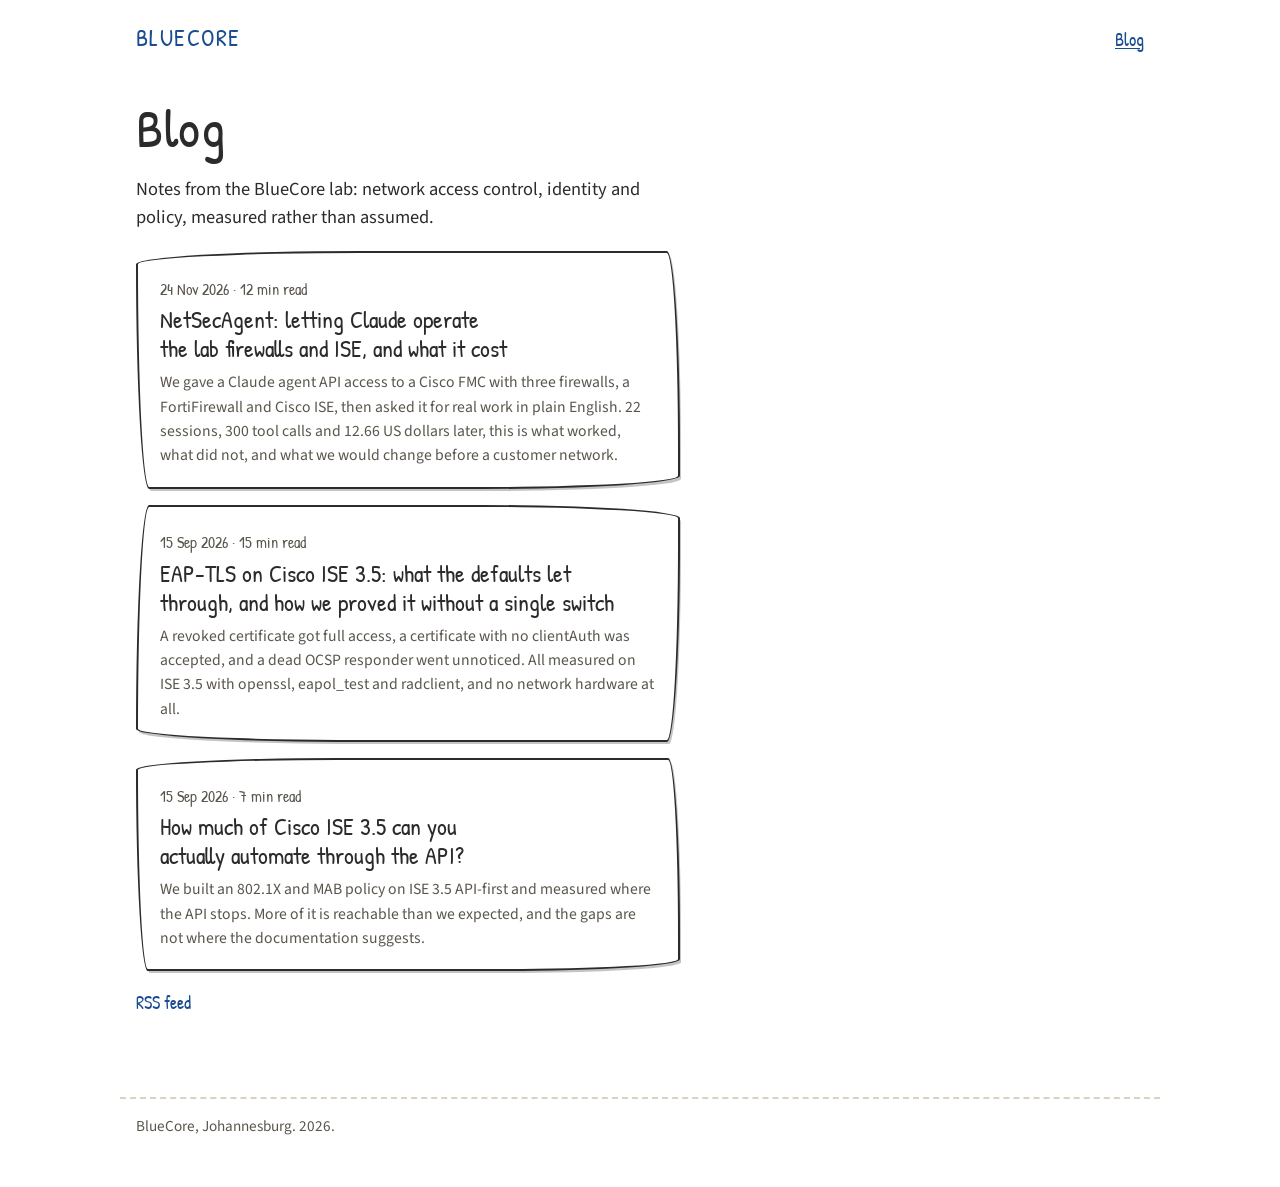
==== commit 9619c283: "Blog: NetSecAgent post revised after review" ====
--- a/blog/index.html
+++ b/blog/index.html
@@ -27,7 +27,7 @@
       <p class="lede">Notes from the BlueCore lab: network access control, identity and policy, measured rather than assumed.</p>
     </header>
     <div class="blog-list">
-      <ul class="post-list"><li class="post-item"><p class="post-meta"><time datetime="2026-11-24">24 Nov 2026</time> · 11 min read</p><h2><a href="/blog/netsecagent-claude-firewall-ise/">NetSecAgent: letting Claude operate the lab firewalls and ISE, and what it cost</a></h2><p>We gave a Claude agent API access to a Cisco FMC with three firewalls, a FortiFirewall and Cisco ISE, then asked it for real work in plain English. 22 sessions, 300 tool calls and 12.66 US dollars later, this is what worked, what did not, and what we would change before a customer network.</p></li><li class="post-item"><p class="post-meta"><time datetime="2026-09-15">15 Sep 2026</time> · 15 min read</p><h2><a href="/blog/ise-eap-tls-without-hardware/">EAP-TLS on Cisco ISE 3.5: what the defaults let through, and how we proved it without a single switch</a></h2><p>A revoked certificate got full access, a certificate with no clientAuth was accepted, and a dead OCSP responder went unnoticed. All measured on ISE 3.5 with openssl, eapol_test and radclient, and no network hardware at all.</p></li><li class="post-item"><p class="post-meta"><time datetime="2026-09-15">15 Sep 2026</time> · 7 min read</p><h2><a href="/blog/ise-api-coverage/">How much of Cisco ISE 3.5 can you actually automate through the API?</a></h2><p>We built an 802.1X and MAB policy on ISE 3.5 API-first and measured where the API stops. More of it is reachable than we expected, and the gaps are not where the documentation suggests.</p></li></ul>
+      <ul class="post-list"><li class="post-item"><p class="post-meta"><time datetime="2026-11-24">24 Nov 2026</time> · 12 min read</p><h2><a href="/blog/netsecagent-claude-firewall-ise/">NetSecAgent: letting Claude operate the lab firewalls and ISE, and what it cost</a></h2><p>We gave a Claude agent API access to a Cisco FMC with three firewalls, a FortiFirewall and Cisco ISE, then asked it for real work in plain English. 22 sessions, 300 tool calls and 12.66 US dollars later, this is what worked, what did not, and what we would change before a customer network.</p></li><li class="post-item"><p class="post-meta"><time datetime="2026-09-15">15 Sep 2026</time> · 15 min read</p><h2><a href="/blog/ise-eap-tls-without-hardware/">EAP-TLS on Cisco ISE 3.5: what the defaults let through, and how we proved it without a single switch</a></h2><p>A revoked certificate got full access, a certificate with no clientAuth was accepted, and a dead OCSP responder went unnoticed. All measured on ISE 3.5 with openssl, eapol_test and radclient, and no network hardware at all.</p></li><li class="post-item"><p class="post-meta"><time datetime="2026-09-15">15 Sep 2026</time> · 7 min read</p><h2><a href="/blog/ise-api-coverage/">How much of Cisco ISE 3.5 can you actually automate through the API?</a></h2><p>We built an 802.1X and MAB policy on ISE 3.5 API-first and measured where the API stops. More of it is reachable than we expected, and the gaps are not where the documentation suggests.</p></li></ul>
       <p class="more-link"><a href="/blog/feed.xml">RSS feed</a></p>
     </div>
   </main>
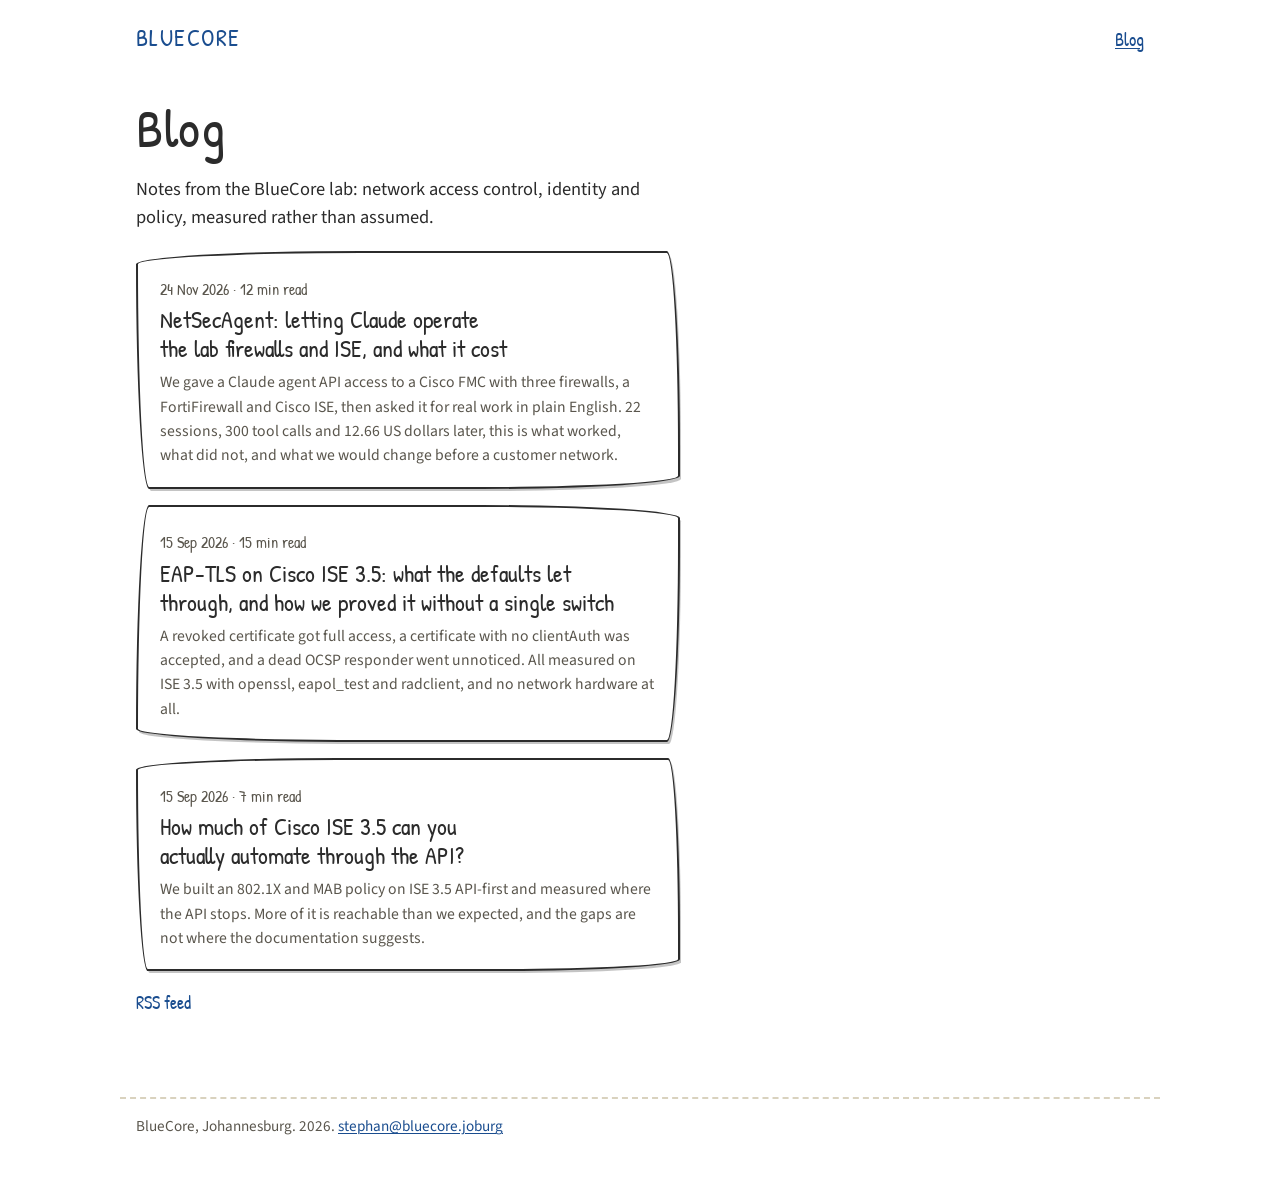
==== commit c549baf0: "Add contact email to the footer" ====
--- a/blog/index.html
+++ b/blog/index.html
@@ -33,7 +33,7 @@
   </main>
 
   <footer>
-    BlueCore, Johannesburg. 2026.
+    BlueCore, Johannesburg. 2026. <a href="mailto:stephan@bluecore.joburg">stephan@bluecore.joburg</a>
   </footer>
 
 </body>
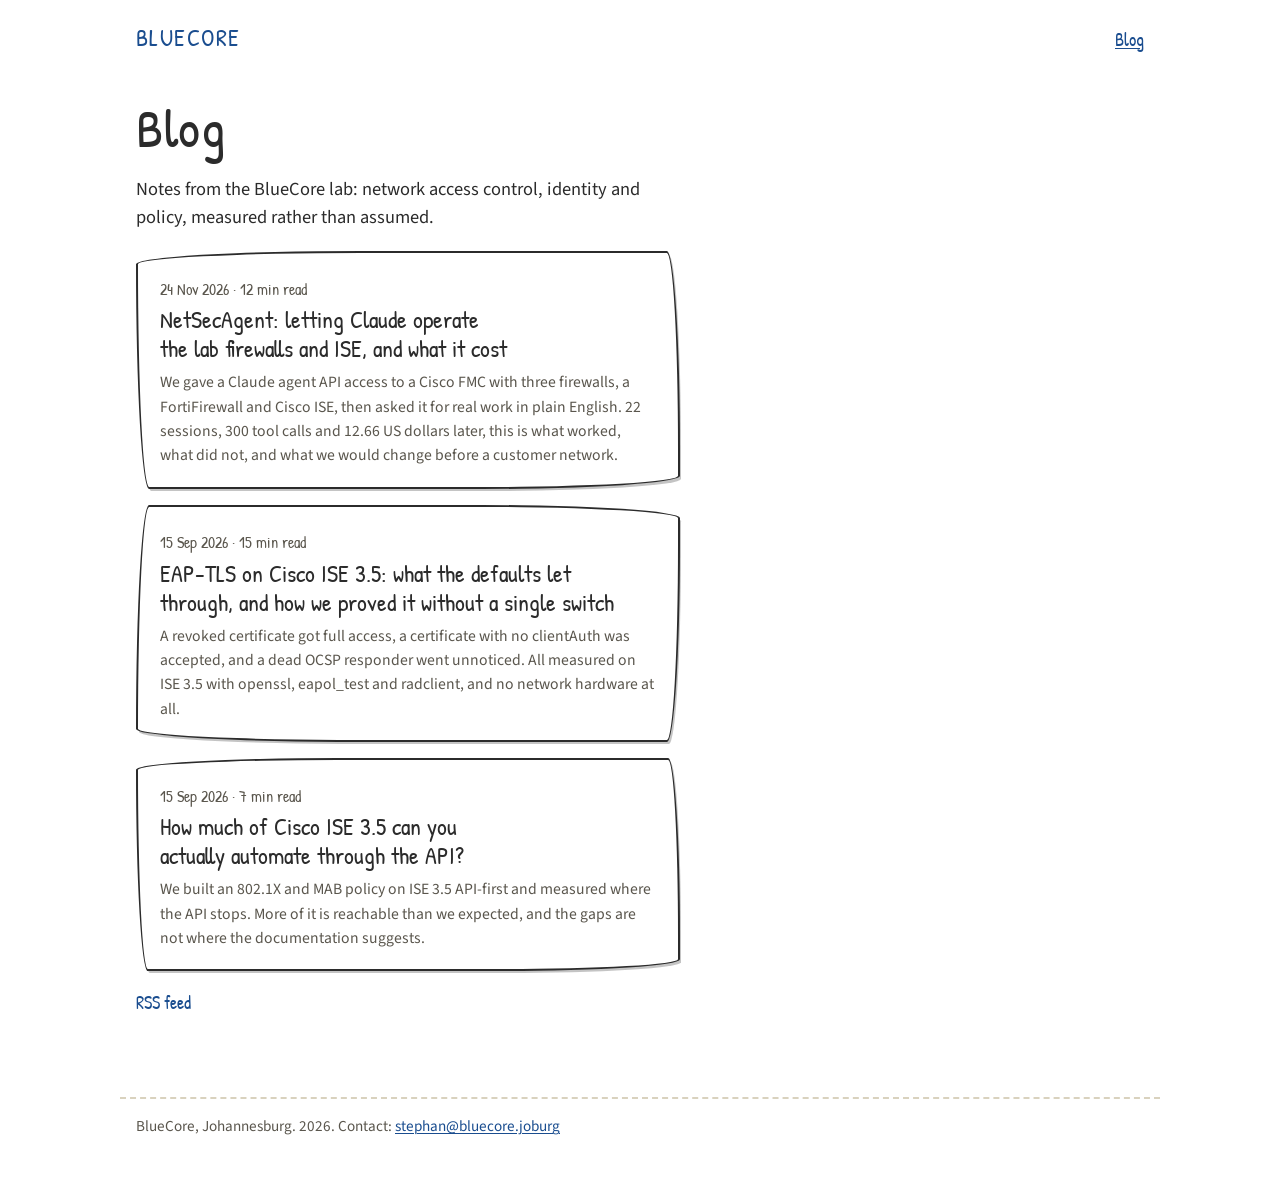
==== commit a3ad0e43: "Label the footer email as the contact" ====
--- a/blog/index.html
+++ b/blog/index.html
@@ -33,7 +33,7 @@
   </main>
 
   <footer>
-    BlueCore, Johannesburg. 2026. <a href="mailto:stephan@bluecore.joburg">stephan@bluecore.joburg</a>
+    BlueCore, Johannesburg. 2026. Contact: <a href="mailto:stephan@bluecore.joburg">stephan@bluecore.joburg</a>
   </footer>
 
 </body>
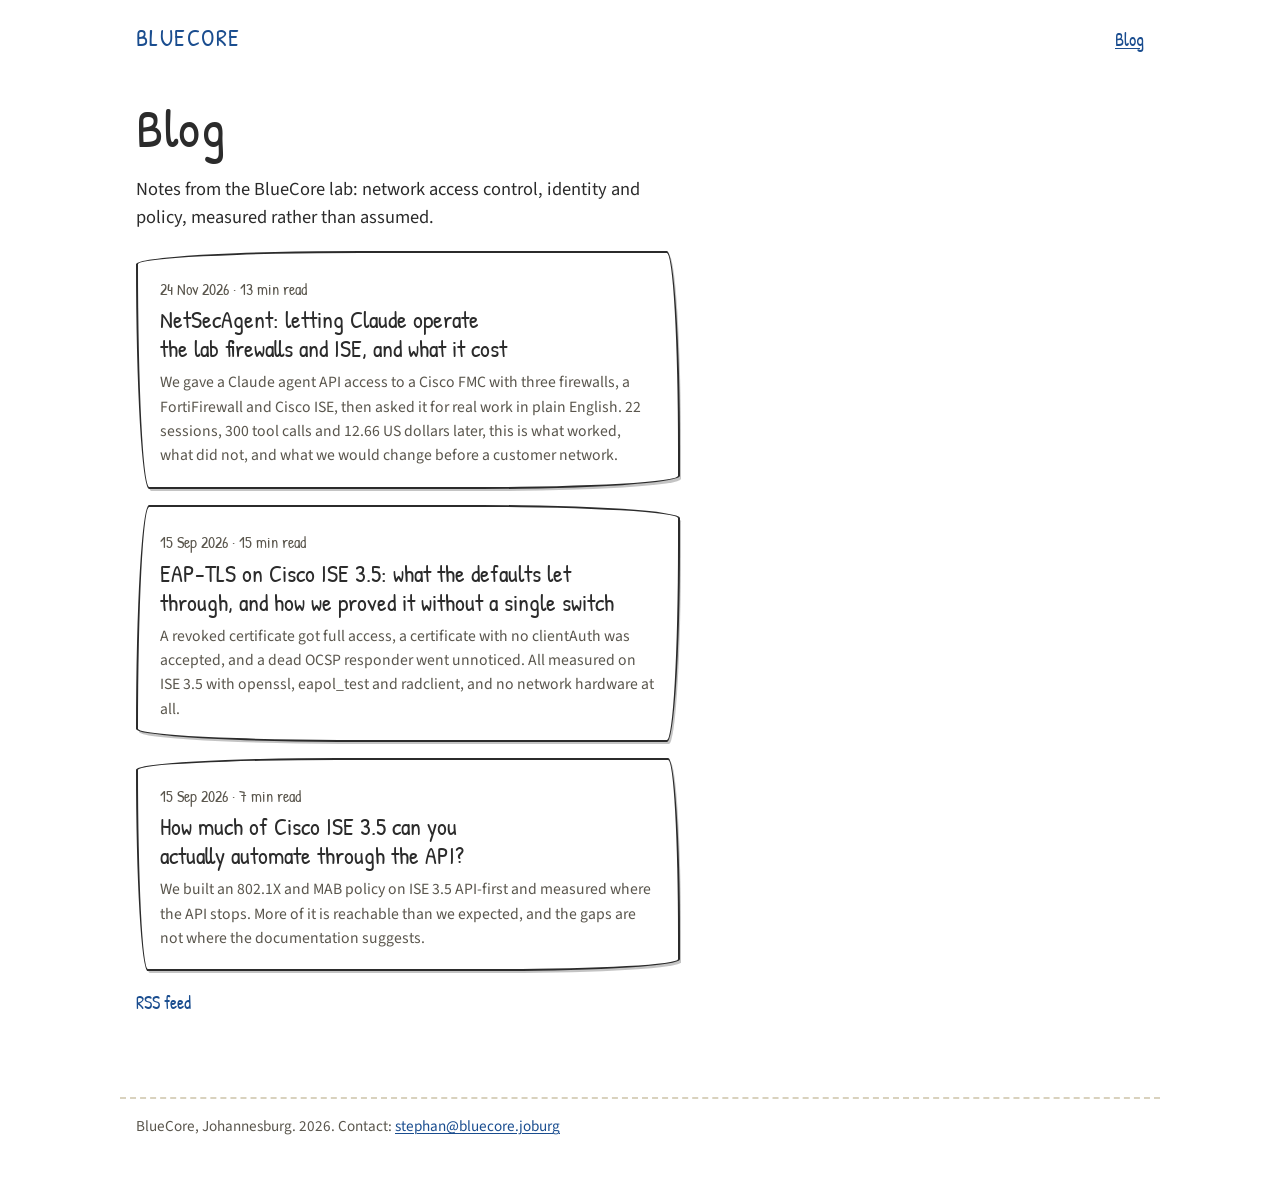
==== commit 698f641b: "Blog: NetSecAgent post, add thin-tool comparison figure" ====
--- a/blog/index.html
+++ b/blog/index.html
@@ -27,7 +27,7 @@
       <p class="lede">Notes from the BlueCore lab: network access control, identity and policy, measured rather than assumed.</p>
     </header>
     <div class="blog-list">
-      <ul class="post-list"><li class="post-item"><p class="post-meta"><time datetime="2026-11-24">24 Nov 2026</time> · 12 min read</p><h2><a href="/blog/netsecagent-claude-firewall-ise/">NetSecAgent: letting Claude operate the lab firewalls and ISE, and what it cost</a></h2><p>We gave a Claude agent API access to a Cisco FMC with three firewalls, a FortiFirewall and Cisco ISE, then asked it for real work in plain English. 22 sessions, 300 tool calls and 12.66 US dollars later, this is what worked, what did not, and what we would change before a customer network.</p></li><li class="post-item"><p class="post-meta"><time datetime="2026-09-15">15 Sep 2026</time> · 15 min read</p><h2><a href="/blog/ise-eap-tls-without-hardware/">EAP-TLS on Cisco ISE 3.5: what the defaults let through, and how we proved it without a single switch</a></h2><p>A revoked certificate got full access, a certificate with no clientAuth was accepted, and a dead OCSP responder went unnoticed. All measured on ISE 3.5 with openssl, eapol_test and radclient, and no network hardware at all.</p></li><li class="post-item"><p class="post-meta"><time datetime="2026-09-15">15 Sep 2026</time> · 7 min read</p><h2><a href="/blog/ise-api-coverage/">How much of Cisco ISE 3.5 can you actually automate through the API?</a></h2><p>We built an 802.1X and MAB policy on ISE 3.5 API-first and measured where the API stops. More of it is reachable than we expected, and the gaps are not where the documentation suggests.</p></li></ul>
+      <ul class="post-list"><li class="post-item"><p class="post-meta"><time datetime="2026-11-24">24 Nov 2026</time> · 13 min read</p><h2><a href="/blog/netsecagent-claude-firewall-ise/">NetSecAgent: letting Claude operate the lab firewalls and ISE, and what it cost</a></h2><p>We gave a Claude agent API access to a Cisco FMC with three firewalls, a FortiFirewall and Cisco ISE, then asked it for real work in plain English. 22 sessions, 300 tool calls and 12.66 US dollars later, this is what worked, what did not, and what we would change before a customer network.</p></li><li class="post-item"><p class="post-meta"><time datetime="2026-09-15">15 Sep 2026</time> · 15 min read</p><h2><a href="/blog/ise-eap-tls-without-hardware/">EAP-TLS on Cisco ISE 3.5: what the defaults let through, and how we proved it without a single switch</a></h2><p>A revoked certificate got full access, a certificate with no clientAuth was accepted, and a dead OCSP responder went unnoticed. All measured on ISE 3.5 with openssl, eapol_test and radclient, and no network hardware at all.</p></li><li class="post-item"><p class="post-meta"><time datetime="2026-09-15">15 Sep 2026</time> · 7 min read</p><h2><a href="/blog/ise-api-coverage/">How much of Cisco ISE 3.5 can you actually automate through the API?</a></h2><p>We built an 802.1X and MAB policy on ISE 3.5 API-first and measured where the API stops. More of it is reachable than we expected, and the gaps are not where the documentation suggests.</p></li></ul>
       <p class="more-link"><a href="/blog/feed.xml">RSS feed</a></p>
     </div>
   </main>
